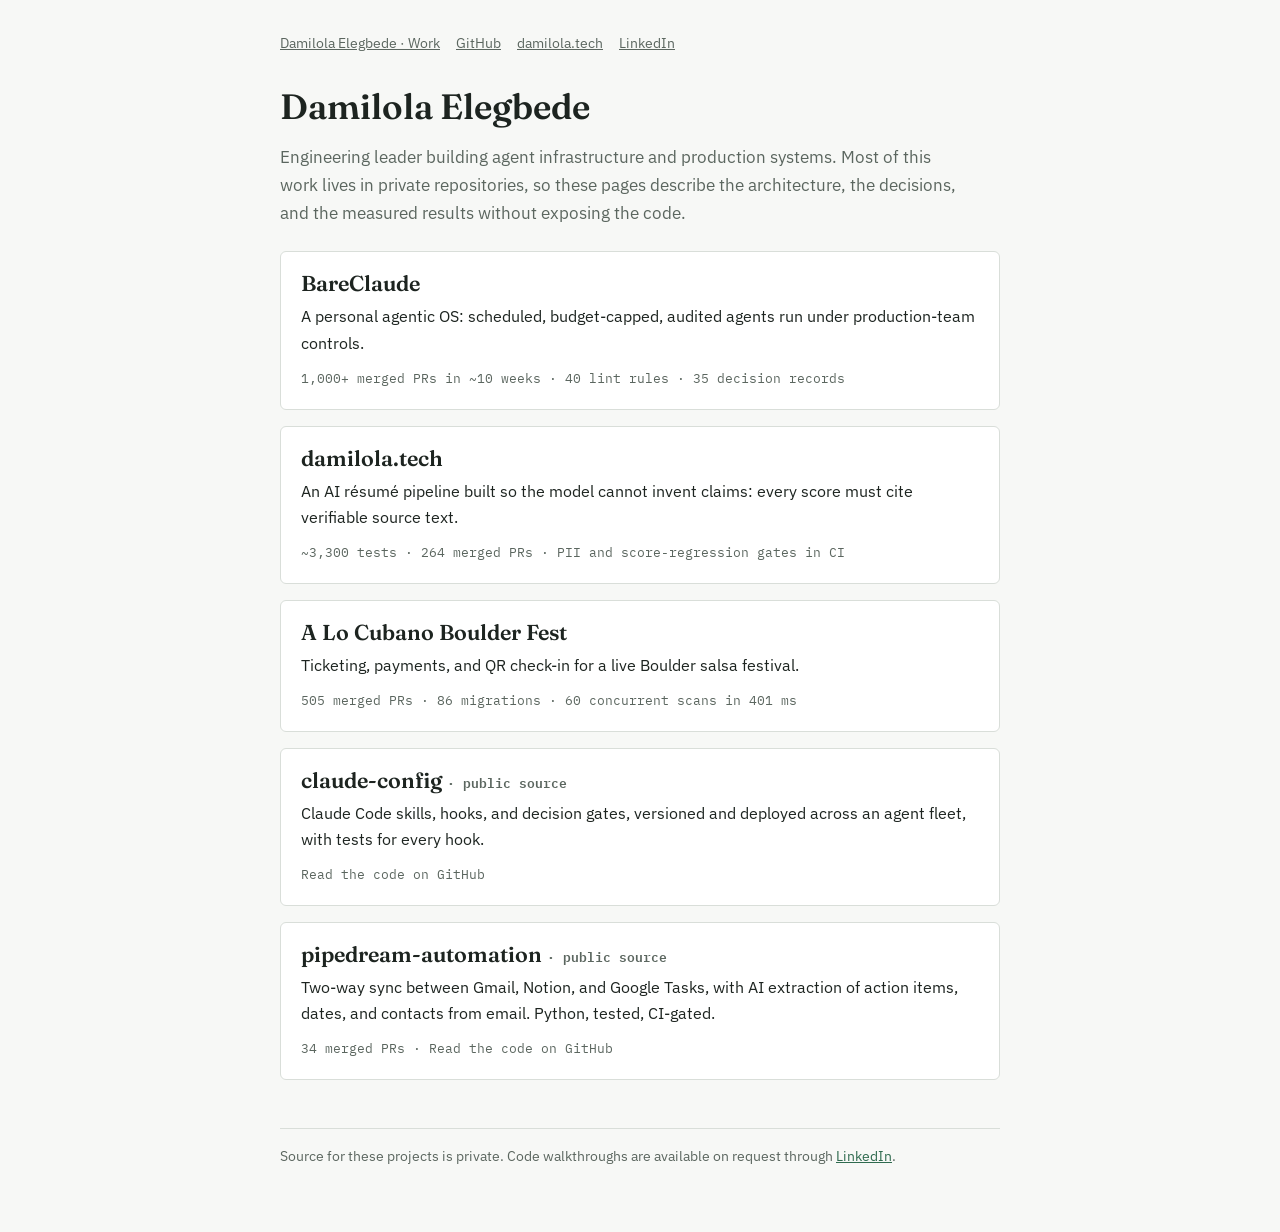
==== index.html @ 174c37e6 "Architecture showcase: BareClaude, damilola.tech, Boulder Fest" ====
<!doctype html><html lang="en"><head><meta charset="utf-8"><meta name="viewport" content="width=device-width,initial-scale=1"><title>Damilola Elegbede — Work</title><link rel="preconnect" href="https://fonts.googleapis.com"><link rel="stylesheet" href="https://fonts.googleapis.com/css2?family=Fraunces:opsz,wght@9..144,600&family=IBM+Plex+Sans:wght@400;600&family=IBM+Plex+Mono&display=swap">
<style>
:root{--bg:#f7f8f6;--fg:#1d2420;--muted:#5b665f;--line:#d9ded9;--card:#fff;--accent:#2f6b4f;--display:"Fraunces",Georgia,serif;--body:"IBM Plex Sans",system-ui,sans-serif;--mono:"IBM Plex Mono",ui-monospace,monospace}
@media (prefers-color-scheme:dark){:root:not([data-theme="light"]){--bg:#141815;--fg:#e4e9e5;--muted:#9aa59e;--line:#2b332e;--card:#1b201c;--accent:#7cc4a0;color-scheme:dark}}
:root[data-theme="dark"]{--bg:#141815;--fg:#e4e9e5;--muted:#9aa59e;--line:#2b332e;--card:#1b201c;--accent:#7cc4a0;color-scheme:dark}
body{background:var(--bg);color:var(--fg);font:16px/1.65 var(--body);margin:0;padding-block:32px 64px;padding-inline:16px}
main,nav{max-width:720px;margin:0 auto}
nav{display:flex;gap:16px;flex-wrap:wrap;font-size:14px;margin-bottom:32px}
nav a{color:var(--muted)}a{color:var(--accent)}
h1{font:600 2.2rem/1.15 var(--display);text-wrap:balance;margin:.2em 0 .4em}
h2{font:600 1.35rem/1.25 var(--display);margin:2em 0 .5em;text-wrap:balance}
h3{font-size:1rem;margin:1.5em 0 .4em}
p,li{max-width:68ch}
code{font-family:var(--mono);font-size:.88em}
pre{overflow-x:auto;background:var(--card);border:1px solid var(--line);border-radius:6px;padding:14px}
pre.mermaid{text-align:center}
.cards{display:grid;gap:16px;margin-top:24px}
.card{display:block;background:var(--card);border:1px solid var(--line);border-radius:6px;padding:18px 20px;text-decoration:none;color:var(--fg)}
.card:hover,.card:focus-visible{border-color:var(--accent)}
.card h2{margin:0 0 6px}.card p{margin:0 0 8px}.card small{color:var(--muted);font-family:var(--mono);font-size:12.5px}
.lede{color:var(--muted);font-size:1.05rem}
footer{max-width:720px;margin:48px auto 0;color:var(--muted);font-size:14px;border-top:1px solid var(--line);padding-top:16px}
</style></head><body><nav><a href="./">Damilola Elegbede · Work</a><a href="https://github.com/damilola-elegbede">GitHub</a><a href="https://damilola.tech">damilola.tech</a><a href="https://www.linkedin.com/in/damilola-elegbede/">LinkedIn</a></nav><main><h1>Damilola Elegbede</h1><p class="lede">Engineering leader building agent infrastructure and production systems. Most of this work lives in private repositories, so these pages describe the architecture, the decisions, and the measured results without exposing the code.</p>
<div class="cards"><a class="card" href="bareclaude.html"><h2>BareClaude</h2><p>A personal agentic OS: scheduled, budget-capped, audited agents run under production-team controls.</p><small>1,000+ merged PRs in ~10 weeks · 40 lint rules · 35 decision records</small></a><a class="card" href="damilola-tech.html"><h2>damilola.tech</h2><p>An AI résumé pipeline built so the model cannot invent claims: every score must cite verifiable source text.</p><small>~3,300 tests · 264 merged PRs · PII and score-regression gates in CI</small></a><a class="card" href="boulderfest.html"><h2>A Lo Cubano Boulder Fest</h2><p>Ticketing, payments, and QR check-in for a live Boulder salsa festival.</p><small>505 merged PRs · 86 migrations · 60 concurrent scans in 401 ms</small></a><a class="card" href="https://github.com/damilola-elegbede-org/claude-config"><h2>claude-config <small>· public source</small></h2><p>Claude Code skills, hooks, and decision gates, versioned and deployed across an agent fleet, with tests for every hook.</p><small>Read the code on GitHub</small></a><a class="card" href="https://github.com/damilola-elegbede-org/pipedream-automation"><h2>pipedream-automation <small>· public source</small></h2><p>Two-way sync between Gmail, Notion, and Google Tasks, with AI extraction of action items, dates, and contacts from email. Python, tested, CI-gated.</p><small>34 merged PRs · Read the code on GitHub</small></a></div></main><footer>Source for these projects is private. Code walkthroughs are available on request through <a href="https://www.linkedin.com/in/damilola-elegbede/">LinkedIn</a>.</footer></body></html>
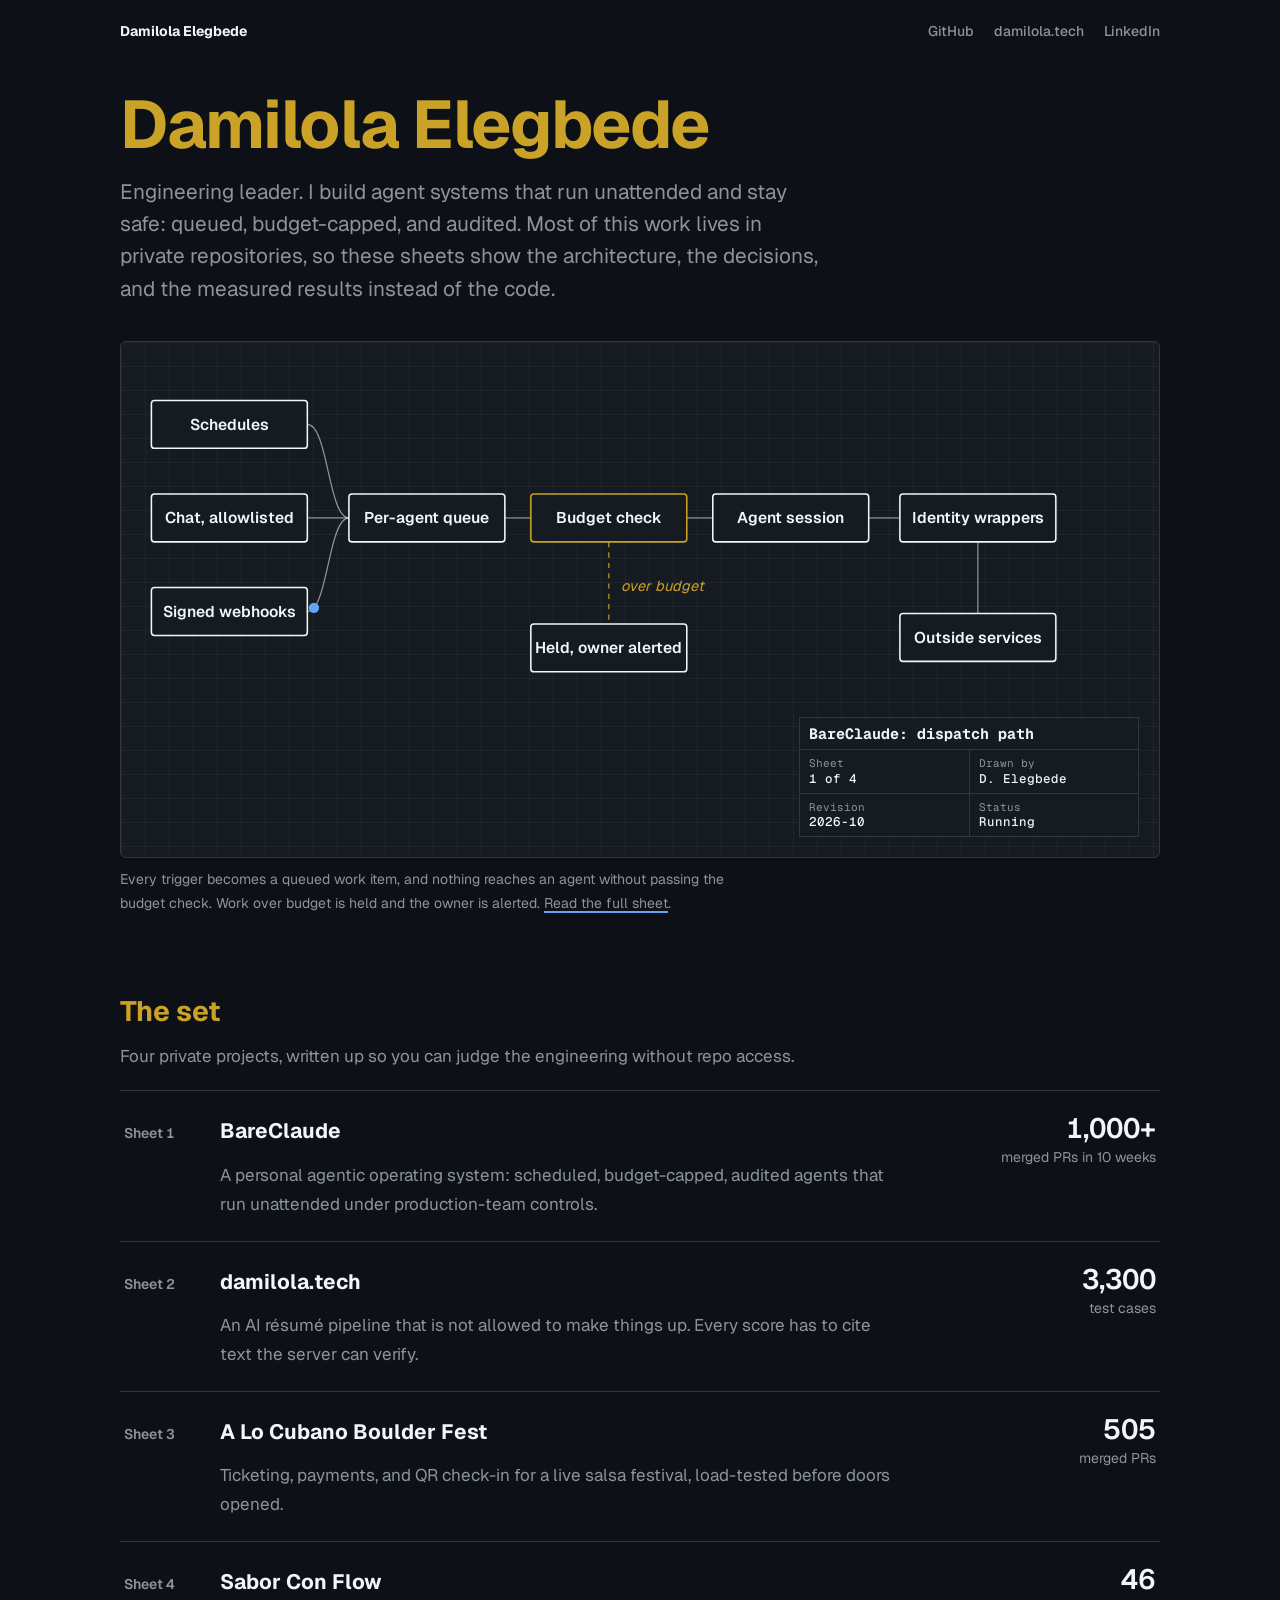
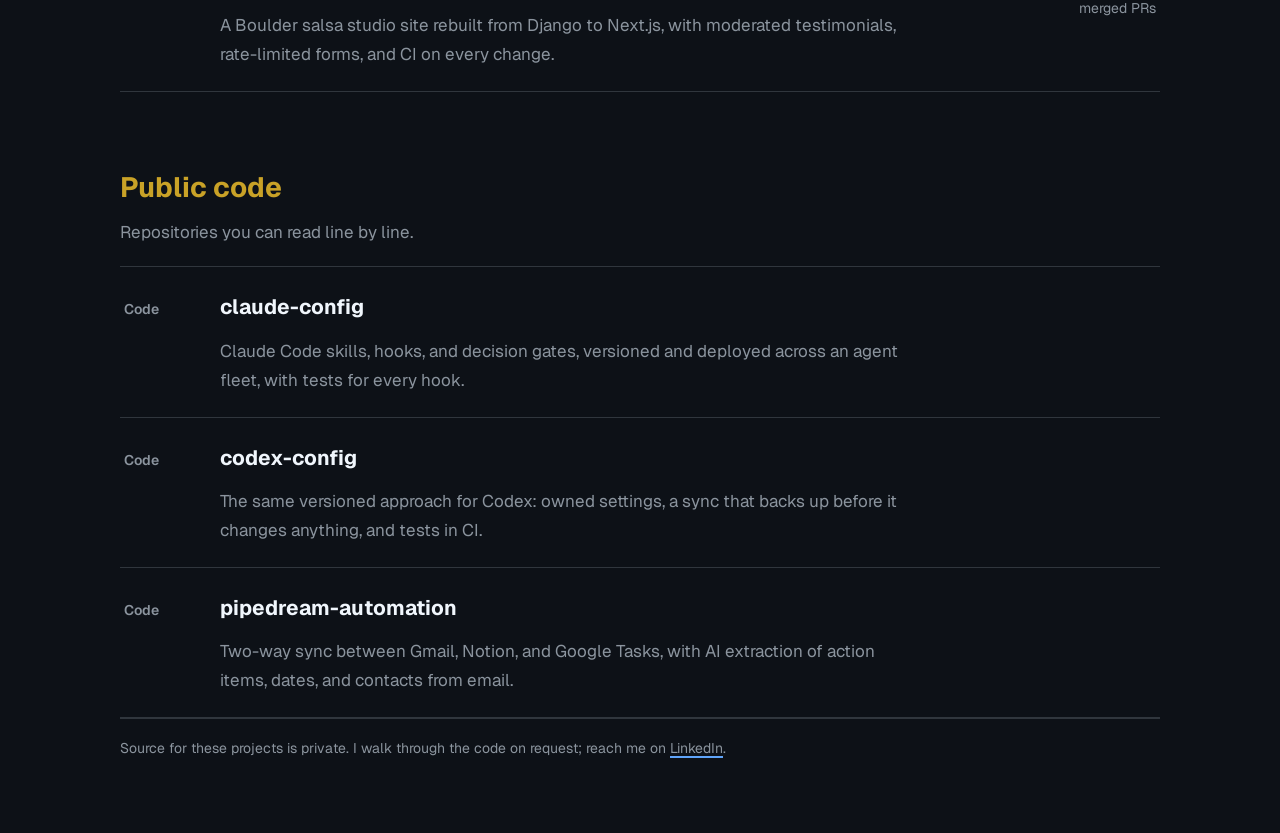
==== commit 45e0d631: "Redesign: damilola.tech theme, live dispatch diagram, Sabor Con Flow sheet, codex-config" ====
--- a/index.html
+++ b/index.html
@@ -1,24 +1,7 @@
-<!doctype html><html lang="en"><head><meta charset="utf-8"><meta name="viewport" content="width=device-width,initial-scale=1"><title>Damilola Elegbede — Work</title><link rel="preconnect" href="https://fonts.googleapis.com"><link rel="stylesheet" href="https://fonts.googleapis.com/css2?family=Fraunces:opsz,wght@9..144,600&family=IBM+Plex+Sans:wght@400;600&family=IBM+Plex+Mono&display=swap">
-<style>
-:root{--bg:#f7f8f6;--fg:#1d2420;--muted:#5b665f;--line:#d9ded9;--card:#fff;--accent:#2f6b4f;--display:"Fraunces",Georgia,serif;--body:"IBM Plex Sans",system-ui,sans-serif;--mono:"IBM Plex Mono",ui-monospace,monospace}
-@media (prefers-color-scheme:dark){:root:not([data-theme="light"]){--bg:#141815;--fg:#e4e9e5;--muted:#9aa59e;--line:#2b332e;--card:#1b201c;--accent:#7cc4a0;color-scheme:dark}}
-:root[data-theme="dark"]{--bg:#141815;--fg:#e4e9e5;--muted:#9aa59e;--line:#2b332e;--card:#1b201c;--accent:#7cc4a0;color-scheme:dark}
-body{background:var(--bg);color:var(--fg);font:16px/1.65 var(--body);margin:0;padding-block:32px 64px;padding-inline:16px}
-main,nav{max-width:720px;margin:0 auto}
-nav{display:flex;gap:16px;flex-wrap:wrap;font-size:14px;margin-bottom:32px}
-nav a{color:var(--muted)}a{color:var(--accent)}
-h1{font:600 2.2rem/1.15 var(--display);text-wrap:balance;margin:.2em 0 .4em}
-h2{font:600 1.35rem/1.25 var(--display);margin:2em 0 .5em;text-wrap:balance}
-h3{font-size:1rem;margin:1.5em 0 .4em}
-p,li{max-width:68ch}
-code{font-family:var(--mono);font-size:.88em}
-pre{overflow-x:auto;background:var(--card);border:1px solid var(--line);border-radius:6px;padding:14px}
-pre.mermaid{text-align:center}
-.cards{display:grid;gap:16px;margin-top:24px}
-.card{display:block;background:var(--card);border:1px solid var(--line);border-radius:6px;padding:18px 20px;text-decoration:none;color:var(--fg)}
-.card:hover,.card:focus-visible{border-color:var(--accent)}
-.card h2{margin:0 0 6px}.card p{margin:0 0 8px}.card small{color:var(--muted);font-family:var(--mono);font-size:12.5px}
-.lede{color:var(--muted);font-size:1.05rem}
-footer{max-width:720px;margin:48px auto 0;color:var(--muted);font-size:14px;border-top:1px solid var(--line);padding-top:16px}
-</style></head><body><nav><a href="./">Damilola Elegbede · Work</a><a href="https://github.com/damilola-elegbede">GitHub</a><a href="https://damilola.tech">damilola.tech</a><a href="https://www.linkedin.com/in/damilola-elegbede/">LinkedIn</a></nav><main><h1>Damilola Elegbede</h1><p class="lede">Engineering leader building agent infrastructure and production systems. Most of this work lives in private repositories, so these pages describe the architecture, the decisions, and the measured results without exposing the code.</p>
-<div class="cards"><a class="card" href="bareclaude.html"><h2>BareClaude</h2><p>A personal agentic OS: scheduled, budget-capped, audited agents run under production-team controls.</p><small>1,000+ merged PRs in ~10 weeks · 40 lint rules · 35 decision records</small></a><a class="card" href="damilola-tech.html"><h2>damilola.tech</h2><p>An AI résumé pipeline built so the model cannot invent claims: every score must cite verifiable source text.</p><small>~3,300 tests · 264 merged PRs · PII and score-regression gates in CI</small></a><a class="card" href="boulderfest.html"><h2>A Lo Cubano Boulder Fest</h2><p>Ticketing, payments, and QR check-in for a live Boulder salsa festival.</p><small>505 merged PRs · 86 migrations · 60 concurrent scans in 401 ms</small></a><a class="card" href="https://github.com/damilola-elegbede-org/claude-config"><h2>claude-config <small>· public source</small></h2><p>Claude Code skills, hooks, and decision gates, versioned and deployed across an agent fleet, with tests for every hook.</p><small>Read the code on GitHub</small></a><a class="card" href="https://github.com/damilola-elegbede-org/pipedream-automation"><h2>pipedream-automation <small>· public source</small></h2><p>Two-way sync between Gmail, Notion, and Google Tasks, with AI extraction of action items, dates, and contacts from email. Python, tested, CI-gated.</p><small>34 merged PRs · Read the code on GitHub</small></a></div></main><footer>Source for these projects is private. Code walkthroughs are available on request through <a href="https://www.linkedin.com/in/damilola-elegbede/">LinkedIn</a>.</footer></body></html>+<!doctype html><html lang="en"><head><meta charset="utf-8"><meta name="viewport" content="width=device-width,initial-scale=1"><title>Damilola Elegbede | Engineering work</title><meta name="description" content="Architecture write-ups of private agent systems and production platforms by Damilola Elegbede."><link rel="preconnect" href="https://fonts.googleapis.com"><link rel="preconnect" href="https://fonts.gstatic.com" crossorigin><link rel="stylesheet" href="https://fonts.googleapis.com/css2?family=Geist:wght@400..700&family=Geist+Mono:wght@400;500&display=swap"><link rel="stylesheet" href="assets/site.css"></head><body><header class="topbar wrap"><a class="home" href="./">Damilola Elegbede</a><nav><a href="https://github.com/damilola-elegbede">GitHub</a><a href="https://damilola.tech">damilola.tech</a><a href="https://www.linkedin.com/in/damilola-elegbede/">LinkedIn</a></nav></header><main class="wrap"><h1>Damilola Elegbede</h1>
+<p class="lede">Engineering leader. I build agent systems that run unattended and stay safe: queued, budget-capped, and audited. Most of this work lives in private repositories, so these sheets show the architecture, the decisions, and the measured results instead of the code.</p>
+<figure class="sheet" style="margin:0"><svg id="flow" role="img" aria-label="BareClaude dispatch path: schedules, chat, and signed webhooks feed a per-agent queue; a budget check either starts an agent session, which reaches outside services through identity wrappers, or holds the work and alerts the owner."></svg>
+<div class="titleblock"><div class="t">BareClaude: dispatch path</div><div><span>Sheet</span>1 of 4</div><div><span>Drawn by</span>D. Elegbede</div><div><span>Revision</span>2026-10</div><div><span>Status</span>Running</div></div></figure>
+<p class="caption">Every trigger becomes a queued work item, and nothing reaches an agent without passing the budget check. Work over budget is held and the owner is alerted. <a href="bareclaude.html">Read the full sheet</a>.</p>
+<section class="set"><h2>The set</h2><p>Four private projects, written up so you can judge the engineering without repo access.</p><ol class="rows"><li class="row"><a href="bareclaude.html"><span class="no">Sheet 1</span><h3>BareClaude</h3><span class="fig">1,000+<small>merged PRs in 10 weeks</small></span><p>A personal agentic operating system: scheduled, budget-capped, audited agents that run unattended under production-team controls.</p></a></li><li class="row"><a href="damilola-tech.html"><span class="no">Sheet 2</span><h3>damilola.tech</h3><span class="fig">3,300<small>test cases</small></span><p>An AI résumé pipeline that is not allowed to make things up. Every score has to cite text the server can verify.</p></a></li><li class="row"><a href="boulderfest.html"><span class="no">Sheet 3</span><h3>A Lo Cubano Boulder Fest</h3><span class="fig">505<small>merged PRs</small></span><p>Ticketing, payments, and QR check-in for a live salsa festival, load-tested before doors opened.</p></a></li><li class="row"><a href="scf.html"><span class="no">Sheet 4</span><h3>Sabor Con Flow</h3><span class="fig">46<small>merged PRs</small></span><p>A Boulder salsa studio site rebuilt from Django to Next.js, with moderated testimonials, rate-limited forms, and CI on every change.</p></a></li></ol></section>
+<section class="set"><h2>Public code</h2><p>Repositories you can read line by line.</p><ul class="rows"><li class="row"><a href="https://github.com/damilola-elegbede-org/claude-config"><span class="no">Code</span><h3>claude-config</h3><span class="fig"></span><p>Claude Code skills, hooks, and decision gates, versioned and deployed across an agent fleet, with tests for every hook.</p></a></li><li class="row"><a href="https://github.com/damilola-elegbede-org/codex-config"><span class="no">Code</span><h3>codex-config</h3><span class="fig"></span><p>The same versioned approach for Codex: owned settings, a sync that backs up before it changes anything, and tests in CI.</p></a></li><li class="row"><a href="https://github.com/damilola-elegbede-org/pipedream-automation"><span class="no">Code</span><h3>pipedream-automation</h3><span class="fig"></span><p>Two-way sync between Gmail, Notion, and Google Tasks, with AI extraction of action items, dates, and contacts from email.</p></a></li></ul></section></main><footer class="wrap">Source for these projects is private. I walk through the code on request; reach me on <a href="https://www.linkedin.com/in/damilola-elegbede/">LinkedIn</a>.</footer><script src="assets/flow.js"></script></body></html>
--- a/assets/site.css
+++ b/assets/site.css
@@ -0,0 +1,104 @@
+/* Concept: a drawing set. Paper, ink, red pencil. One live sheet on the cover. */
+/* Matches damilola.tech: GitHub-dark ground, Geist, gold titles, blue accent. Dark by design. */
+:root{
+  --paper:#0d1117; --sheet:#161b22; --card:#1c2128; --ink:#f0f6fc; --ink-soft:#8b949e; --rule:#30363d;
+  --grid:rgba(240,246,252,.045); --pencil:#c9a227; --accent:#60a5fa; --title:#c9a227;
+  --display:"Geist",ui-sans-serif,system-ui,sans-serif; --body:"Geist",ui-sans-serif,system-ui,sans-serif;
+  --mono:"Geist Mono",ui-monospace,monospace;
+  --step--1:.875rem; --step-0:1.0625rem; --step-1:1.3rem; --step-2:1.75rem; --step-3:clamp(2.4rem,6vw,4.2rem);
+  color-scheme:dark;
+}
+
+*{box-sizing:border-box}
+html{-webkit-text-size-adjust:100%}
+body{margin:0;background:var(--paper);color:var(--ink);font:400 var(--step-0)/1.7 var(--body);
+  padding-block:0 72px;padding-inline:20px;-webkit-font-smoothing:antialiased}
+a{color:inherit;text-decoration-color:var(--accent);text-decoration-thickness:2px;text-underline-offset:3px}
+a:focus-visible,button:focus-visible{outline:2px solid var(--accent);outline-offset:3px;border-radius:2px}
+.wrap{max-width:1040px;margin:0 auto}
+.topbar{display:flex;justify-content:space-between;align-items:baseline;gap:16px;flex-wrap:wrap;
+  padding-block:22px;font:500 var(--step--1)/1.4 var(--display)}
+.topbar nav{display:flex;gap:20px;flex-wrap:wrap}
+.topbar a{text-decoration:none;color:var(--ink-soft)}
+.topbar a:hover{color:var(--ink)}
+.home{font-weight:700;color:var(--ink)!important}
+
+h1,h2,h3{font-family:var(--display);color:var(--ink);text-wrap:balance}
+h1{font-size:var(--step-3);line-height:1.02;font-weight:700;letter-spacing:-.02em;margin:.4em 0 .25em;
+  color:var(--title)}
+.lede{font-size:var(--step-1);line-height:1.55;color:var(--ink-soft);max-width:34em;margin:0 0 36px}
+
+/* the sheet: paper with a drafting grid and a title block */
+.sheet{position:relative;background:var(--sheet);border:1px solid var(--rule);border-radius:6px;
+  background-image:linear-gradient(var(--grid) 1px,transparent 1px),linear-gradient(90deg,var(--grid) 1px,transparent 1px);
+  background-size:24px 24px;padding:20px;min-width:0}
+.sheet::before{content:none}
+.titleblock{font-family:var(--mono)!important;position:relative;margin-left:auto;margin-top:12px;width:min(100%,340px);border:1px solid var(--rule);
+  display:grid;grid-template-columns:1fr 1fr;gap:1px;background:var(--rule);font:500 12.5px/1.3 var(--display)}
+.titleblock div{padding:6px 9px;background:var(--sheet)}
+.titleblock .t{grid-column:1/-1;font-size:15px;font-weight:700}
+.titleblock span{display:block;color:var(--ink-soft);font-weight:400;font-size:11px}
+
+/* cover diagram */
+#flow{display:block;width:100%;height:auto}
+#flow .node rect{fill:var(--sheet);stroke:var(--ink);stroke-width:1.5}
+#flow .node.gate rect{stroke:var(--pencil)}
+#flow text{fill:var(--ink);font:600 15px var(--display)}
+#flow .edge{fill:none;stroke:var(--ink);stroke-width:1.2;opacity:.55}
+#flow .edge.over{stroke:var(--pencil);stroke-dasharray:5 5;opacity:.9}
+#flow .tok{fill:var(--accent)}
+#flow .tok.def{fill:var(--pencil)}
+#flow .note{fill:var(--pencil);font:italic 400 14px var(--body)}
+.caption{font-size:var(--step--1);color:var(--ink-soft);margin:10px 0 0;max-width:46em}
+
+/* the set */
+.set{margin-top:72px}
+.set h2{color:var(--title);font-size:var(--step-2);margin:0 0 6px}
+.set > p{color:var(--ink-soft);margin:0 0 20px}
+.rows{list-style:none;margin:0;padding:0;border-top:1px solid var(--rule)}
+.row{border-bottom:1px solid var(--rule)}
+.row a{display:grid;grid-template-columns:4.5rem 1fr auto;gap:8px 24px;align-items:baseline;
+  padding:22px 4px;text-decoration:none}
+.row .no{font:600 var(--step--1) var(--display);color:var(--ink-soft);font-variant-numeric:tabular-nums}
+.row h3{margin:0;font-size:var(--step-1);font-weight:700;background:linear-gradient(var(--accent),var(--accent)) 0 100%/0 2px no-repeat;
+  transition:background-size .35s ease;display:inline}
+.row a:hover h3,.row a:focus-visible h3{background-size:100% 2px}
+.row p{grid-column:2;margin:4px 0 0;color:var(--ink-soft);max-width:40em}
+.row .fig{grid-column:3;grid-row:1/span 2;text-align:right;font:600 var(--step-2)/1 var(--display);
+  font-variant-numeric:tabular-nums;white-space:nowrap}
+.row .fig small{display:block;font:400 var(--step--1)/1.3 var(--body);color:var(--ink-soft);margin-top:6px}
+@media (max-width:640px){
+  .row a{grid-template-columns:1fr}
+  .row .no,.row p,.row .fig{grid-column:1}
+  .row .fig{grid-row:auto;text-align:left;font-size:var(--step-1)}
+}
+
+/* project page */
+.page{display:grid;grid-template-columns:200px minmax(0,1fr);gap:48px;margin-top:24px}
+.toc{position:sticky;top:24px;align-self:start;font:500 var(--step--1)/1.4 var(--display)}
+.toc ol{list-style:none;margin:0;padding:0;border-left:1.5px solid var(--rule)}
+.toc a{display:block;padding:6px 12px;margin-left:-1.5px;border-left:1.5px solid transparent;text-decoration:none;color:var(--ink-soft)}
+.toc a.on{color:var(--ink);border-left-color:var(--accent)}
+.toc .back{display:inline-block;margin-bottom:18px;color:var(--ink-soft);text-decoration:none}
+article{min-width:0;max-width:44em}
+article h1{font-size:clamp(2rem,4.6vw,3rem);margin-top:0}
+article h2{color:var(--title);font-size:var(--step-2);margin:2.2em 0 .5em;scroll-margin-top:24px}
+article h3{font-size:var(--step-1)}
+article li{margin:.35em 0}
+article code{font-size:.88em;background:var(--grid);padding:1px 5px;border-radius:3px}
+article pre{overflow-x:auto}
+article table{border-collapse:collapse;width:100%;display:block;overflow-x:auto}
+article th,article td{border-bottom:1px solid var(--rule);padding:8px 10px;text-align:left}
+article .sheet{margin:20px 0}
+.mermaid-box svg{max-width:100%;height:auto;display:block;margin:0 auto}
+.mermaid-box pre.mermaid{max-width:560px;margin:0 auto!important}
+.mermaid-box .edgePath path,.mermaid-box path.flowchart-link{stroke-dasharray:var(--len,0);stroke-dashoffset:var(--len,0)}
+.mermaid-box.drawn .edgePath path,.mermaid-box.drawn path.flowchart-link{transition:stroke-dashoffset 1.4s ease;stroke-dashoffset:0}
+@media (max-width:820px){.page{grid-template-columns:1fr;gap:0}.toc{position:static;margin-bottom:8px}.toc ol{display:none}}
+
+footer{margin-top:80px;padding-top:18px;border-top:1px solid var(--rule);color:var(--ink-soft);font-size:var(--step--1)}
+
+@media (prefers-reduced-motion:reduce){
+  .row h3{transition:none}
+  .mermaid-box .edgePath path,.mermaid-box path.flowchart-link{stroke-dasharray:none!important;stroke-dashoffset:0!important;transition:none!important}
+}
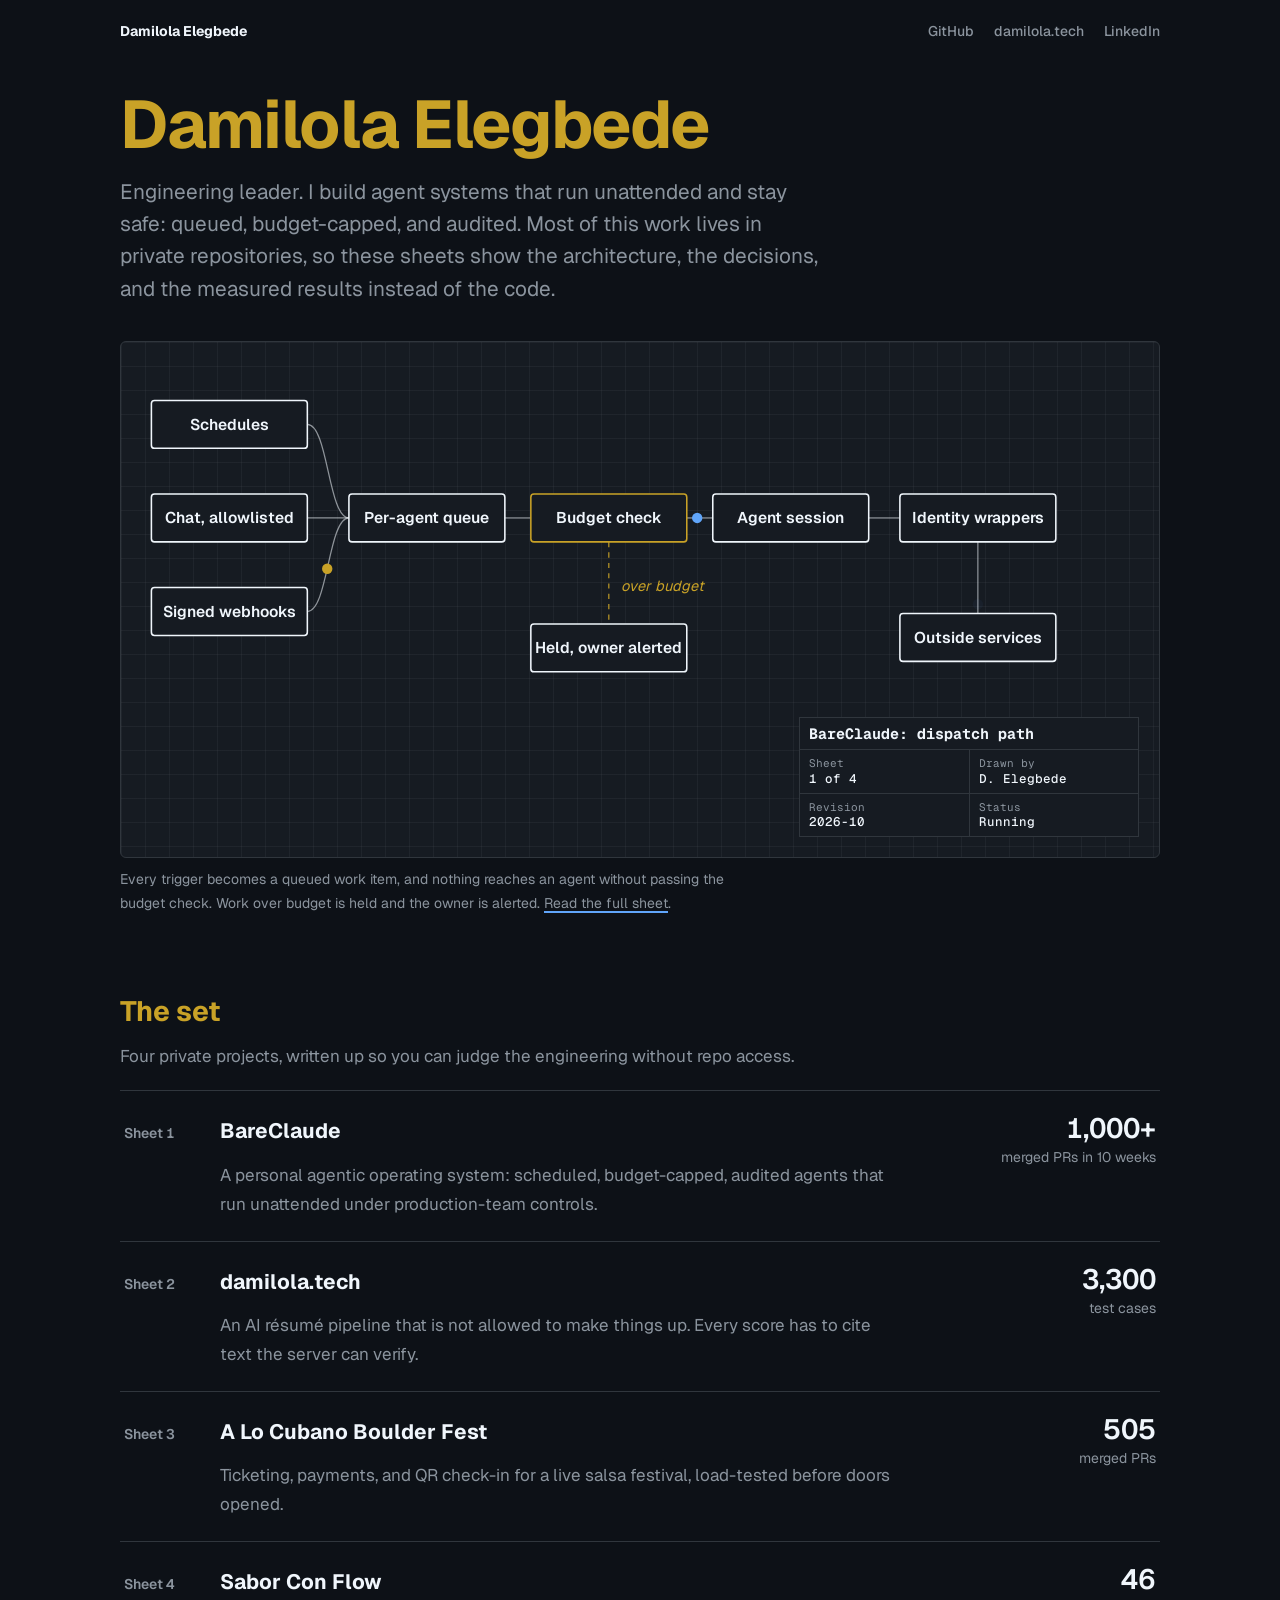
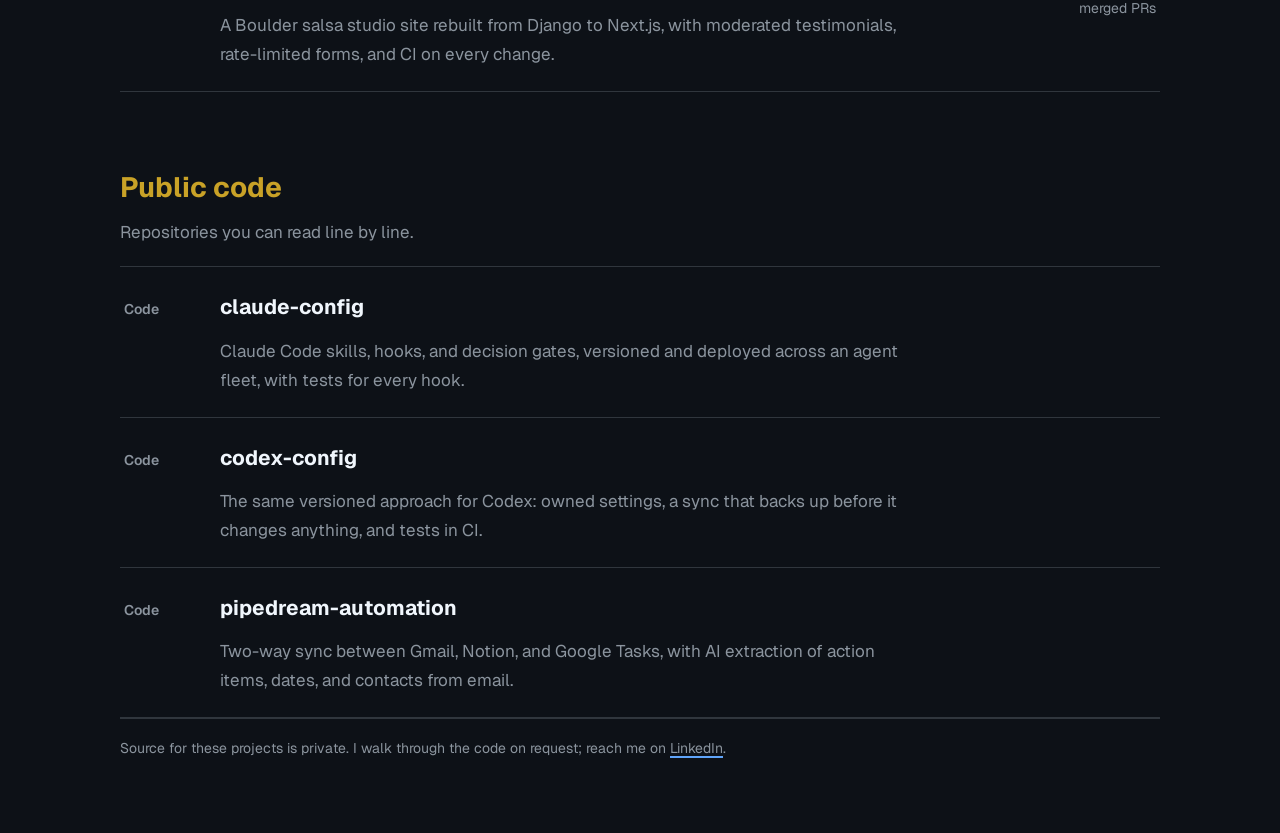
==== commit 712a8fdc: "Social cards (Open Graph + Twitter), og.png, favicon" ====
--- a/index.html
+++ b/index.html
@@ -1,4 +1,4 @@
-<!doctype html><html lang="en"><head><meta charset="utf-8"><meta name="viewport" content="width=device-width,initial-scale=1"><title>Damilola Elegbede | Engineering work</title><meta name="description" content="Architecture write-ups of private agent systems and production platforms by Damilola Elegbede."><link rel="preconnect" href="https://fonts.googleapis.com"><link rel="preconnect" href="https://fonts.gstatic.com" crossorigin><link rel="stylesheet" href="https://fonts.googleapis.com/css2?family=Geist:wght@400..700&family=Geist+Mono:wght@400;500&display=swap"><link rel="stylesheet" href="assets/site.css"></head><body><header class="topbar wrap"><a class="home" href="./">Damilola Elegbede</a><nav><a href="https://github.com/damilola-elegbede">GitHub</a><a href="https://damilola.tech">damilola.tech</a><a href="https://www.linkedin.com/in/damilola-elegbede/">LinkedIn</a></nav></header><main class="wrap"><h1>Damilola Elegbede</h1>
+<!doctype html><html lang="en"><head><meta charset="utf-8"><meta name="viewport" content="width=device-width,initial-scale=1"><title>Damilola Elegbede | Engineering work</title><meta name="description" content="Architecture write-ups of private agent systems and production platforms by Damilola Elegbede."><meta property="og:type" content="website"><meta property="og:title" content="Damilola Elegbede | Engineering work"><meta property="og:description" content="Architecture write-ups of private agent systems and production platforms by Damilola Elegbede."><meta property="og:url" content="https://damilola-elegbede-org.github.io/"><meta property="og:image" content="https://damilola-elegbede-org.github.io/assets/og.png"><meta property="og:image:width" content="1200"><meta property="og:image:height" content="630"><meta name="twitter:card" content="summary_large_image"><link rel="icon" href="assets/favicon.svg" type="image/svg+xml"><link rel="preconnect" href="https://fonts.googleapis.com"><link rel="preconnect" href="https://fonts.gstatic.com" crossorigin><link rel="stylesheet" href="https://fonts.googleapis.com/css2?family=Geist:wght@400..700&family=Geist+Mono:wght@400;500&display=swap"><link rel="stylesheet" href="assets/site.css"></head><body><header class="topbar wrap"><a class="home" href="./">Damilola Elegbede</a><nav><a href="https://github.com/damilola-elegbede">GitHub</a><a href="https://damilola.tech">damilola.tech</a><a href="https://www.linkedin.com/in/damilola-elegbede/">LinkedIn</a></nav></header><main class="wrap"><h1>Damilola Elegbede</h1>
 <p class="lede">Engineering leader. I build agent systems that run unattended and stay safe: queued, budget-capped, and audited. Most of this work lives in private repositories, so these sheets show the architecture, the decisions, and the measured results instead of the code.</p>
 <figure class="sheet" style="margin:0"><svg id="flow" role="img" aria-label="BareClaude dispatch path: schedules, chat, and signed webhooks feed a per-agent queue; a budget check either starts an agent session, which reaches outside services through identity wrappers, or holds the work and alerts the owner."></svg>
 <div class="titleblock"><div class="t">BareClaude: dispatch path</div><div><span>Sheet</span>1 of 4</div><div><span>Drawn by</span>D. Elegbede</div><div><span>Revision</span>2026-10</div><div><span>Status</span>Running</div></div></figure>
